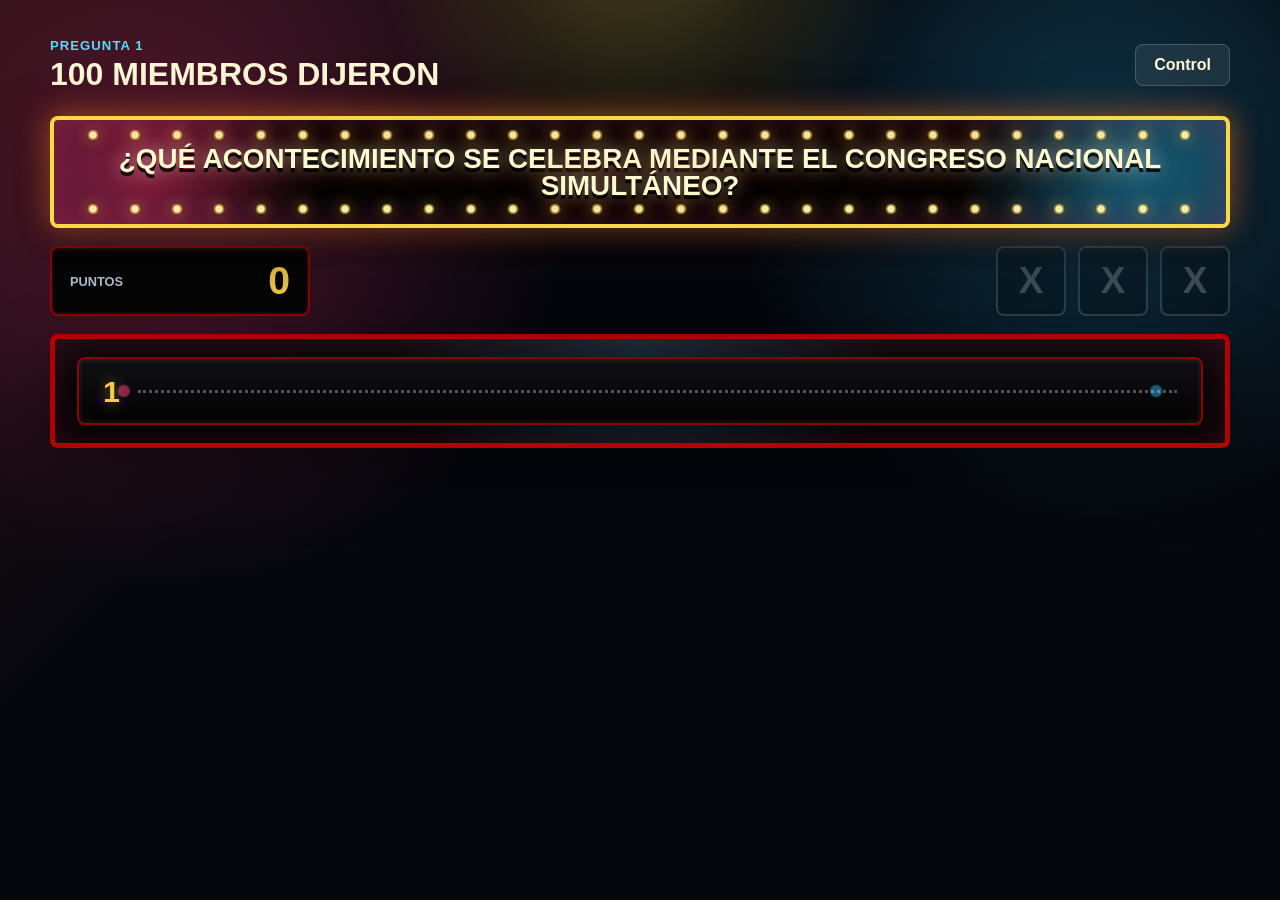
==== index.html @ 1ad108a3 "Initial 100 Miembros Dijeron app" ====
<!doctype html>
<html lang="es">
<head>
  <meta charset="utf-8">
  <meta name="viewport" content="width=device-width, initial-scale=1">
  <title>100 Miembros Dijeron | Tablero</title>
  <link rel="stylesheet" href="./styles.css">
</head>
<body data-page="board">
  <main class="stage-shell">
    <header class="topbar">
      <div>
        <p class="eyebrow" id="roundLabel">Ronda 1</p>
        <h1>100 Miembros Dijeron</h1>
      </div>
      <nav class="page-actions" aria-label="Paginas">
        <a class="ghost-button" href="./control.html">Control</a>
      </nav>
    </header>

    <section class="question-band" aria-live="polite">
      <span id="questionText"></span>
    </section>

    <section class="score-strip" aria-label="Marcador">
      <div class="score-meter">
        <span>Puntos</span>
        <strong id="scoreTotal">0</strong>
      </div>
      <div class="strike-row" id="strikeRow" aria-label="Fallas"></div>
    </section>

    <section class="answer-board" id="answerBoard" aria-label="Respuestas"></section>
  </main>

  <div class="strike-overlay" id="strikeOverlay" aria-hidden="true">
    <span>Mal compañera</span>
    <strong>X</strong>
  </div>

  <script src="./app.js"></script>
</body>
</html>
---- styles.css ----
:root {
  color-scheme: dark;
  --ink: #fff7d7;
  --muted: #b8c7d9;
  --panel: rgba(8, 18, 35, 0.82);
  --panel-strong: #081221;
  --line: rgba(255, 255, 255, 0.18);
  --gold: #f5c84b;
  --gold-dark: #9d6813;
  --red: #d83b36;
  --cyan: #5ed8ff;
  --green: #47d18c;
  --shadow: 0 22px 70px rgba(0, 0, 0, 0.42);
}

* {
  box-sizing: border-box;
}

body {
  min-height: 100vh;
  margin: 0;
  font-family: Arial, Helvetica, sans-serif;
  color: var(--ink);
  background:
    radial-gradient(circle at 50% -8%, rgba(255, 224, 70, 0.26), transparent 23%),
    radial-gradient(circle at 14% 22%, rgba(238, 55, 122, 0.28), transparent 30%),
    radial-gradient(circle at 86% 18%, rgba(39, 173, 226, 0.28), transparent 28%),
    linear-gradient(135deg, rgba(216, 59, 54, 0.16), transparent 34%),
    #05070d;
}

button,
input,
select {
  font: inherit;
}

button,
a {
  -webkit-tap-highlight-color: transparent;
}

.stage-shell,
.control-shell {
  width: min(1180px, calc(100% - 32px));
  min-height: 100vh;
  margin: 0 auto;
  padding: 24px 0 34px;
}

.topbar {
  display: flex;
  align-items: center;
  justify-content: space-between;
  gap: 20px;
  min-height: 82px;
}

.topbar h1 {
  margin: 0;
  font-size: 2rem;
  line-height: 1.05;
  letter-spacing: 0;
  text-transform: uppercase;
}

.eyebrow {
  margin: 0 0 5px;
  color: var(--cyan);
  font-size: 0.82rem;
  font-weight: 800;
  letter-spacing: 0.08em;
  text-transform: uppercase;
}

.page-actions {
  display: flex;
  gap: 10px;
}

.ghost-button,
.primary-button,
.plain-button,
.tile-button,
.stepper button,
.icon-button {
  min-height: 42px;
  border: 1px solid var(--line);
  border-radius: 8px;
  cursor: pointer;
  font-weight: 800;
}

.ghost-button {
  display: inline-flex;
  align-items: center;
  justify-content: center;
  padding: 0 18px;
  color: var(--ink);
  text-decoration: none;
  background: rgba(255, 255, 255, 0.08);
}

.question-band {
  position: relative;
  display: flex;
  align-items: center;
  justify-content: center;
  min-height: 112px;
  margin: 10px 0 18px;
  padding: 18px 34px;
  border: 4px solid rgba(255, 224, 70, 0.96);
  border-radius: 8px;
  overflow: hidden;
  text-align: center;
  color: #fffdf2;
  background:
    radial-gradient(circle at 8% 50%, rgba(238, 55, 122, 0.45), transparent 16%),
    radial-gradient(circle at 92% 50%, rgba(39, 173, 226, 0.45), transparent 16%),
    linear-gradient(90deg, rgba(238, 55, 122, 0.24), transparent 18%, transparent 82%, rgba(39, 173, 226, 0.24)),
    #050505;
  box-shadow:
    var(--shadow),
    0 0 30px rgba(245, 200, 75, 0.42),
    0 0 34px rgba(192, 0, 0, 0.42),
    inset 0 0 34px rgba(238, 55, 122, 0.24);
}

.question-band::before,
.question-band::after {
  content: "";
  position: absolute;
  left: 18px;
  right: 18px;
  height: 10px;
  pointer-events: none;
  background:
    radial-gradient(circle, #fff7b2 0 3px, rgba(245, 200, 75, 0.7) 4px, transparent 6px) 0 0 / 42px 10px repeat-x;
  filter: drop-shadow(0 0 8px rgba(245, 200, 75, 0.72));
  opacity: 0.95;
}

.question-band::before {
  top: 10px;
}

.question-band::after {
  bottom: 10px;
}

.question-band span {
  position: relative;
  z-index: 1;
  display: block;
  flex: 0 1 auto;
  max-width: 100%;
  font-size: 2.3rem;
  font-weight: 900;
  line-height: 0.98;
  text-transform: uppercase;
  white-space: normal;
  overflow-wrap: break-word;
  text-wrap: balance;
  color: #fff9cf;
  transform-origin: center;
  text-shadow:
    0 4px 0 rgba(0, 0, 0, 0.82),
    0 0 16px rgba(255, 255, 255, 0.45),
    0 0 30px rgba(245, 200, 75, 0.46),
    0 0 46px rgba(238, 55, 122, 0.32);
}

.score-strip {
  display: grid;
  grid-template-columns: minmax(180px, 260px) 1fr;
  align-items: center;
  gap: 16px;
  margin-bottom: 18px;
}

.score-meter {
  display: flex;
  align-items: center;
  justify-content: space-between;
  min-height: 70px;
  padding: 12px 18px;
  border: 2px solid rgba(192, 0, 0, 0.76);
  border-radius: 8px;
  background: #050505;
  box-shadow: inset 0 0 0 2px rgba(255, 255, 255, 0.04);
}

.score-meter span {
  color: var(--muted);
  font-size: 0.8rem;
  font-weight: 800;
  text-transform: uppercase;
}

.score-meter strong {
  color: var(--gold);
  font-size: 2.45rem;
  line-height: 1;
}

.score-meter strong.score-pop {
  animation: scorePop 760ms ease-out;
}

.strike-row {
  display: flex;
  justify-content: flex-end;
  gap: 12px;
  min-height: 70px;
}

.strike-mark {
  display: grid;
  place-items: center;
  width: 70px;
  border: 2px solid rgba(255, 255, 255, 0.16);
  border-radius: 8px;
  color: rgba(255, 255, 255, 0.23);
  background: rgba(0, 0, 0, 0.2);
  font-size: 2.3rem;
  font-weight: 900;
  line-height: 1;
}

.strike-mark.is-on {
  color: #fff;
  border-color: rgba(216, 59, 54, 0.85);
  background: linear-gradient(180deg, #ff5b52, #a7191d);
  text-shadow: 0 2px 0 rgba(0, 0, 0, 0.36);
}

.strike-mark.is-new {
  animation: strikeMarkHit 1120ms ease-out;
}

body[data-page="board"].is-striking .stage-shell {
  animation: boardStrikeShake 920ms steps(2, end);
}

.strike-overlay {
  position: fixed;
  inset: 0;
  z-index: 50;
  display: grid;
  place-items: center;
  pointer-events: none;
  opacity: 0;
  overflow: hidden;
  color: #fff;
  background:
    linear-gradient(90deg, transparent 0 8%, rgba(255, 255, 255, 0.14) 8% 9%, transparent 9% 18%),
    radial-gradient(circle, rgba(216, 59, 54, 0.55), rgba(120, 0, 0, 0.18) 42%, rgba(0, 0, 0, 0.82) 78%);
}

.strike-overlay::before,
.strike-overlay::after {
  content: "";
  position: absolute;
  left: -12vw;
  right: -12vw;
  height: 17vh;
  border-top: 3px solid rgba(255, 255, 255, 0.78);
  border-bottom: 3px solid rgba(255, 255, 255, 0.62);
  background: linear-gradient(180deg, rgba(255, 67, 61, 0.92), rgba(118, 0, 0, 0.92));
  box-shadow: 0 0 42px rgba(216, 59, 54, 0.68);
  opacity: 0;
}

.strike-overlay::before {
  top: 28%;
  transform: rotate(-13deg) translateX(-115%);
}

.strike-overlay::after {
  bottom: 28%;
  transform: rotate(13deg) translateX(115%);
}

.strike-overlay span,
.strike-overlay strong {
  position: absolute;
  line-height: 1;
  text-transform: uppercase;
}

.strike-overlay span {
  z-index: 3;
  margin-top: min(31vh, 250px);
  color: #fff5df;
  font-size: clamp(2.4rem, 8vw, 7.8rem);
  font-weight: 900;
  letter-spacing: 0;
  text-shadow:
    0 4px 0 rgba(80, 0, 0, 0.72),
    0 0 28px rgba(255, 255, 255, 0.42);
  opacity: 0;
  transform: translateY(22px) scale(0.9);
}

.strike-overlay strong {
  z-index: 2;
  color: #ff332f;
  width: min(96vw, 1180px);
  text-align: center;
  font-size: clamp(9rem, calc(54vw / var(--strike-count, 1)), 44rem);
  font-weight: 900;
  letter-spacing: 0.04em;
  white-space: nowrap;
  text-shadow:
    0 6px 0 #fff,
    0 -4px 0 #fff,
    6px 0 0 #fff,
    -6px 0 0 #fff,
    0 0 34px rgba(255, 255, 255, 0.9),
    0 0 78px rgba(216, 59, 54, 0.85);
  opacity: 0;
  transform: scale(0.45) rotate(-10deg);
}

.strike-overlay.is-active {
  animation: strikeOverlayFade 1900ms ease-out both;
}

.strike-overlay.is-active::before {
  animation: strikeSlashLeft 1900ms cubic-bezier(0.2, 0.86, 0.18, 1) both;
}

.strike-overlay.is-active::after {
  animation: strikeSlashRight 1900ms cubic-bezier(0.2, 0.86, 0.18, 1) both;
}

.strike-overlay.is-active strong {
  animation: strikeXBlast 1900ms cubic-bezier(0.18, 0.9, 0.2, 1.08) both;
}

.strike-overlay.is-active span {
  animation: strikeWordHit 1900ms ease-out both;
}

.answer-board {
  display: grid;
  grid-template-columns: minmax(0, 1fr);
  gap: 10px;
  padding: 18px 22px;
  border: 5px solid rgba(192, 0, 0, 0.92);
  border-radius: 8px;
  background:
    radial-gradient(circle at 50% 0, rgba(39, 173, 226, 0.18), transparent 42%),
    linear-gradient(180deg, rgba(8, 8, 9, 0.98), rgba(0, 0, 0, 0.99));
  box-shadow: var(--shadow), inset 0 0 42px rgba(238, 55, 122, 0.18);
}

.answer-tile {
  position: relative;
  min-height: 68px;
  border: 0;
  border-radius: 8px;
  padding: 0;
  color: inherit;
  background: transparent;
  cursor: pointer;
  perspective: 1100px;
}

.answer-tile::after {
  content: "";
  position: absolute;
  inset: -8px;
  z-index: 4;
  border-radius: 10px;
  pointer-events: none;
  opacity: 0;
  background:
    linear-gradient(105deg, transparent 8%, rgba(255, 255, 255, 0.14) 34%, rgba(255, 244, 171, 0.95) 48%, rgba(94, 216, 255, 0.28) 58%, transparent 76%);
  filter: blur(0.2px);
  transform: translateX(-120%) skewX(-18deg);
}

.answer-tile.is-opening {
  z-index: 2;
  animation: tileBump 1080ms ease-out;
}

.answer-tile.is-opening::after {
  animation: revealSweep 1080ms ease-out;
}

.answer-tile:focus-visible {
  outline: 3px solid var(--cyan);
  outline-offset: 4px;
}

.tile-inner {
  position: relative;
  display: block;
  width: 100%;
  min-height: inherit;
  transform-style: preserve-3d;
  transition: transform 360ms cubic-bezier(0.2, 0.85, 0.25, 1);
}

.answer-tile.is-revealed .tile-inner {
  transform: rotateX(180deg);
}

.answer-tile.is-opening .tile-inner {
  animation: revealFlip 1080ms cubic-bezier(0.17, 0.88, 0.22, 1.08) both;
}

.tile-face {
  position: absolute;
  inset: 0;
  display: flex;
  align-items: center;
  border-radius: 8px;
  overflow: hidden;
  backface-visibility: hidden;
}

.tile-front {
  justify-content: flex-start;
  gap: 18px;
  padding: 0 24px;
  border: 2px solid rgba(192, 0, 0, 0.72);
  color: var(--gold);
  background:
    radial-gradient(circle at 4% 50%, rgba(238, 55, 122, 0.55) 0 5px, transparent 7px),
    radial-gradient(circle at 96% 50%, rgba(39, 173, 226, 0.5) 0 5px, transparent 7px),
    linear-gradient(180deg, #101014, #020203);
  box-shadow: inset 0 0 0 3px rgba(255, 255, 255, 0.04);
  font-size: 1.9rem;
  font-weight: 900;
  text-shadow: 0 0 14px rgba(245, 200, 75, 0.5);
}

.tile-front::after {
  content: "";
  flex: 1;
  min-width: 40px;
  border-bottom: 3px dotted rgba(255, 255, 255, 0.3);
}

.answer-tile.is-opening .tile-front {
  animation: frontCharge 520ms steps(2, end);
}

.tile-back {
  justify-content: space-between;
  gap: 14px;
  transform: rotateX(180deg);
  border: 2px solid rgba(192, 0, 0, 0.82);
  color: #fff;
  background:
    linear-gradient(90deg, rgba(238, 55, 122, 0.18), transparent 16%, transparent 84%, rgba(39, 173, 226, 0.18)),
    linear-gradient(180deg, #141419, #030303);
  box-shadow: inset 0 -10px 20px rgba(0, 0, 0, 0.22), 0 0 0 rgba(94, 216, 255, 0);
}

.answer-tile.is-opening .tile-back {
  animation: answerGlow 1080ms ease-out both;
}

.answer-text {
  flex: 1;
  min-width: 0;
  padding: 0 18px;
  font-size: 1.26rem;
  font-weight: 900;
  line-height: 1;
  text-transform: uppercase;
  white-space: nowrap;
  overflow: hidden;
  text-overflow: ellipsis;
}

.answer-tile.is-opening .answer-text {
  animation: textPunch 1080ms ease-out both;
}

.answer-points {
  display: grid;
  place-items: center;
  align-self: stretch;
  width: 88px;
  color: #1c1300;
  background: linear-gradient(180deg, #ffe890, var(--gold));
  font-size: 1.85rem;
  font-weight: 900;
}

.answer-tile.is-opening .answer-points {
  animation: pointsPunch 1080ms ease-out both;
}

.answer-empty {
  opacity: 0.5;
  cursor: default;
}

.answer-board.is-choice-board {
  grid-template-columns: repeat(3, minmax(0, 1fr));
  gap: 18px;
  min-height: 330px;
  padding: 24px;
}

.choice-option {
  position: relative;
  display: grid;
  grid-template-rows: auto 1fr auto;
  place-items: center;
  min-height: 280px;
  border: 4px solid rgba(245, 200, 75, 0.92);
  border-radius: 8px;
  padding: 20px 16px 22px;
  overflow: hidden;
  color: #fff7d7;
  background:
    radial-gradient(circle at 50% 18%, rgba(39, 173, 226, 0.28), transparent 42%),
    linear-gradient(180deg, #15151b, #030303);
  box-shadow:
    inset 0 0 0 2px rgba(255, 255, 255, 0.07),
    inset 0 0 36px rgba(238, 55, 122, 0.16),
    0 0 28px rgba(245, 200, 75, 0.2);
  cursor: pointer;
}

.choice-option::before {
  content: "";
  position: absolute;
  inset: -30%;
  opacity: 0;
  background: linear-gradient(110deg, transparent 24%, rgba(255, 255, 255, 0.86) 48%, transparent 66%);
  transform: translateX(-120%) rotate(12deg);
  pointer-events: none;
}

.choice-option:focus-visible {
  outline: 3px solid var(--cyan);
  outline-offset: 4px;
}

.choice-option:disabled {
  cursor: default;
}

.choice-option.is-opening {
  animation: choiceCardHit 980ms ease-out both;
}

.choice-option.is-opening::before {
  animation: choiceLightSweep 980ms ease-out both;
}

.choice-letter {
  display: grid;
  place-items: center;
  width: 64px;
  height: 64px;
  border: 3px solid rgba(255, 255, 255, 0.78);
  border-radius: 50%;
  color: #130d02;
  background: linear-gradient(180deg, #ffe890, var(--gold));
  box-shadow: 0 0 22px rgba(245, 200, 75, 0.46);
  font-size: 2rem;
  font-weight: 900;
  line-height: 1;
}

.choice-text {
  position: relative;
  z-index: 1;
  color: #fff;
  font-size: 5rem;
  font-weight: 900;
  line-height: 1;
  text-transform: uppercase;
  text-shadow:
    0 4px 0 rgba(0, 0, 0, 0.55),
    0 0 30px rgba(255, 255, 255, 0.22);
}

.choice-badge {
  position: relative;
  z-index: 1;
  min-height: 36px;
  color: var(--gold);
  font-size: 2rem;
  font-weight: 900;
  line-height: 1;
  text-shadow: 0 0 18px rgba(245, 200, 75, 0.42);
}

.choice-option.is-correct {
  border-color: rgba(110, 231, 183, 0.96);
  background:
    radial-gradient(circle at 50% 28%, rgba(110, 231, 183, 0.34), transparent 44%),
    linear-gradient(180deg, #123026, #03120f);
  box-shadow:
    inset 0 0 0 2px rgba(255, 255, 255, 0.1),
    inset 0 0 38px rgba(110, 231, 183, 0.22),
    0 0 32px rgba(110, 231, 183, 0.34);
}

.choice-option.is-correct .choice-badge {
  color: #caffea;
}

.choice-option.is-wrong {
  border-color: rgba(255, 83, 74, 0.98);
  background:
    radial-gradient(circle at 50% 30%, rgba(216, 59, 54, 0.52), transparent 46%),
    linear-gradient(180deg, #2f0708, #060000);
  box-shadow:
    inset 0 0 0 2px rgba(255, 255, 255, 0.08),
    inset 0 0 38px rgba(216, 59, 54, 0.3),
    0 0 34px rgba(216, 59, 54, 0.38);
}

.choice-option.is-wrong::after {
  content: "X";
  position: absolute;
  inset: 0;
  z-index: 0;
  display: grid;
  place-items: center;
  color: rgba(255, 255, 255, 0.16);
  font-size: 14rem;
  font-weight: 900;
  line-height: 1;
  transform: rotate(-8deg);
  pointer-events: none;
}

.choice-option.is-wrong .choice-badge {
  color: #fff;
  font-size: 2.7rem;
  text-shadow:
    0 3px 0 rgba(80, 0, 0, 0.7),
    0 0 18px rgba(255, 255, 255, 0.54);
}

.control-shell {
  max-width: 1120px;
}

.editor-band {
  display: grid;
  grid-template-columns: minmax(130px, 180px) minmax(280px, 1fr) minmax(150px, 180px);
  gap: 14px;
  align-items: end;
  margin: 12px 0 18px;
}

.field {
  display: grid;
  gap: 8px;
}

.field span,
.strike-control > span {
  color: var(--muted);
  font-size: 0.78rem;
  font-weight: 800;
  text-transform: uppercase;
}

input,
select {
  width: 100%;
  min-height: 46px;
  border: 1px solid var(--line);
  border-radius: 8px;
  padding: 0 12px;
  color: var(--ink);
  background: rgba(255, 255, 255, 0.08);
  outline: none;
}

select {
  appearance: none;
  background:
    linear-gradient(45deg, transparent 50%, var(--gold) 50%) calc(100% - 18px) 20px / 7px 7px no-repeat,
    linear-gradient(135deg, var(--gold) 50%, transparent 50%) calc(100% - 12px) 20px / 7px 7px no-repeat,
    rgba(255, 255, 255, 0.08);
}

select option {
  color: #061221;
  background: #fff;
}

input:focus,
select:focus {
  border-color: var(--cyan);
  box-shadow: 0 0 0 3px rgba(94, 216, 255, 0.16);
}

.preset-band {
  display: grid;
  grid-template-columns: minmax(280px, 1fr) 150px;
  gap: 14px;
  align-items: end;
  margin: 0 0 18px;
}

.strike-control {
  display: grid;
  gap: 8px;
}

.stepper {
  display: grid;
  grid-template-columns: 42px 1fr 42px;
  align-items: center;
  min-height: 46px;
  border: 1px solid var(--line);
  border-radius: 8px;
  overflow: hidden;
  background: rgba(255, 255, 255, 0.08);
}

.stepper button {
  min-height: 46px;
  border: 0;
  border-radius: 0;
  color: var(--ink);
  background: rgba(255, 255, 255, 0.08);
  font-size: 1.25rem;
}

.stepper strong {
  text-align: center;
  color: var(--gold);
  font-size: 1.25rem;
}

.answer-editor {
  padding: 16px;
  border: 1px solid rgba(255, 255, 255, 0.16);
  border-radius: 8px;
  background: var(--panel);
  box-shadow: var(--shadow);
}

.editor-head,
.answer-row {
  display: grid;
  grid-template-columns: 118px minmax(220px, 1fr) 96px minmax(230px, 260px);
  gap: 10px;
  align-items: center;
}

.editor-head {
  margin-bottom: 10px;
  padding: 0 6px;
  color: var(--muted);
  font-size: 0.74rem;
  font-weight: 800;
  text-transform: uppercase;
}

.answer-row {
  min-height: 62px;
  padding: 8px 6px;
  border-top: 1px solid rgba(255, 255, 255, 0.1);
}

.order-tools {
  display: grid;
  grid-template-columns: 34px 34px 34px;
  gap: 6px;
}

.icon-button {
  display: grid;
  place-items: center;
  min-width: 34px;
  min-height: 34px;
  padding: 0;
  color: var(--ink);
  background: rgba(255, 255, 255, 0.08);
}

.icon-button:disabled {
  cursor: not-allowed;
  opacity: 0.36;
}

.tile-button {
  width: 100%;
  padding: 0 12px;
  color: #061221;
  background: var(--gold);
}

.tile-button.is-open {
  color: #04140d;
  background: var(--green);
}

.row-actions {
  display: grid;
  grid-template-columns: 1fr 40px;
  gap: 8px;
}

.remove-button {
  color: #fff;
  background: rgba(216, 59, 54, 0.72);
}

.editor-actions {
  display: flex;
  flex-wrap: wrap;
  justify-content: flex-end;
  gap: 10px;
  padding-top: 16px;
  border-top: 1px solid rgba(255, 255, 255, 0.1);
}

.primary-button,
.plain-button {
  padding: 0 16px;
}

.primary-button {
  color: #1c1300;
  background: var(--gold);
}

.plain-button {
  color: var(--ink);
  background: rgba(255, 255, 255, 0.08);
}

.danger {
  border-color: rgba(216, 59, 54, 0.62);
  color: #fff;
}

@keyframes revealFlip {
  0% {
    transform: rotateX(0deg) scale(1);
  }

  16% {
    transform: rotateX(0deg) translateZ(18px) scale(1.025);
  }

  30% {
    transform: rotateX(0deg) translateZ(28px) scale(1.055);
  }

  48% {
    transform: rotateX(112deg) translateZ(30px) scale(1.08);
  }

  66% {
    transform: rotateX(190deg) translateZ(16px) scale(1.035);
  }

  82% {
    transform: rotateX(174deg) translateZ(4px) scale(1.012);
  }

  100% {
    transform: rotateX(180deg) translateZ(0) scale(1);
  }
}

@keyframes revealSweep {
  0%,
  24% {
    opacity: 0;
    transform: translateX(-120%) skewX(-18deg);
  }

  38% {
    opacity: 0.9;
  }

  68% {
    opacity: 0.85;
    transform: translateX(116%) skewX(-18deg);
  }

  100% {
    opacity: 0;
    transform: translateX(135%) skewX(-18deg);
  }
}

@keyframes tileBump {
  0%,
  100% {
    filter: brightness(1);
  }

  14%,
  28% {
    filter: brightness(1.45);
  }

  21% {
    filter: brightness(0.92);
  }

  58% {
    filter: brightness(1.28);
  }
}

@keyframes frontCharge {
  0%,
  100% {
    box-shadow: inset 0 0 0 3px rgba(255, 255, 255, 0.04);
  }

  25%,
  75% {
    color: #fff7c2;
    box-shadow:
      inset 0 0 0 3px rgba(255, 255, 255, 0.1),
      inset 0 0 26px rgba(245, 200, 75, 0.45),
      0 0 24px rgba(245, 200, 75, 0.32);
  }
}

@keyframes answerGlow {
  0%,
  45% {
    box-shadow: inset 0 -10px 20px rgba(0, 0, 0, 0.22), 0 0 0 rgba(94, 216, 255, 0);
  }

  68% {
    box-shadow:
      inset 0 -10px 20px rgba(0, 0, 0, 0.22),
      inset 0 0 28px rgba(255, 255, 255, 0.2),
      0 0 34px rgba(94, 216, 255, 0.44);
  }

  100% {
    box-shadow: inset 0 -10px 20px rgba(0, 0, 0, 0.22), 0 0 0 rgba(94, 216, 255, 0);
  }
}

@keyframes textPunch {
  0%,
  53% {
    opacity: 0;
    transform: translateY(10px) scale(0.94);
  }

  66% {
    opacity: 1;
    transform: translateY(0) scale(1.08);
  }

  100% {
    opacity: 1;
    transform: translateY(0) scale(1);
  }
}

@keyframes pointsPunch {
  0%,
  58% {
    filter: brightness(1);
    transform: scaleX(0.72);
  }

  70% {
    filter: brightness(1.25);
    transform: scaleX(1.08);
  }

  100% {
    filter: brightness(1);
    transform: scaleX(1);
  }
}

@keyframes choiceCardHit {
  0% {
    filter: brightness(1);
    transform: scale(1);
  }

  28% {
    filter: brightness(1.5);
    transform: scale(1.045);
  }

  54% {
    filter: brightness(1.12);
    transform: scale(0.985);
  }

  100% {
    filter: brightness(1);
    transform: scale(1);
  }
}

@keyframes choiceLightSweep {
  0%,
  18% {
    opacity: 0;
    transform: translateX(-120%) rotate(12deg);
  }

  36% {
    opacity: 0.82;
  }

  76% {
    opacity: 0.55;
    transform: translateX(118%) rotate(12deg);
  }

  100% {
    opacity: 0;
    transform: translateX(136%) rotate(12deg);
  }
}

@keyframes scorePop {
  0% {
    transform: scale(1);
    text-shadow: none;
  }

  34% {
    transform: scale(1.24);
    text-shadow: 0 0 22px rgba(245, 200, 75, 0.72);
  }

  100% {
    transform: scale(1);
    text-shadow: none;
  }
}

@keyframes strikeOverlayFade {
  0% {
    opacity: 0;
  }

  9%,
  68% {
    opacity: 1;
  }

  100% {
    opacity: 0;
  }
}

@keyframes strikeXBlast {
  0% {
    opacity: 0;
    transform: scale(0.32) rotate(-16deg);
  }

  14% {
    opacity: 1;
    transform: scale(1.16) rotate(4deg);
  }

  28% {
    transform: scale(0.96) rotate(-2deg);
  }

  58% {
    opacity: 1;
    transform: scale(1) rotate(0deg);
  }

  100% {
    opacity: 0;
    transform: scale(1.18) rotate(0deg);
  }
}

@keyframes strikeWordHit {
  0%,
  16% {
    opacity: 0;
    transform: translateY(22px) scale(0.86);
  }

  28%,
  64% {
    opacity: 1;
    transform: translateY(0) scale(1);
  }

  100% {
    opacity: 0;
    transform: translateY(-8px) scale(1.04);
  }
}

@keyframes strikeSlashLeft {
  0% {
    opacity: 0;
    transform: rotate(-13deg) translateX(-115%);
  }

  18%,
  68% {
    opacity: 1;
    transform: rotate(-13deg) translateX(0);
  }

  100% {
    opacity: 0;
    transform: rotate(-13deg) translateX(115%);
  }
}

@keyframes strikeSlashRight {
  0% {
    opacity: 0;
    transform: rotate(13deg) translateX(115%);
  }

  18%,
  68% {
    opacity: 1;
    transform: rotate(13deg) translateX(0);
  }

  100% {
    opacity: 0;
    transform: rotate(13deg) translateX(-115%);
  }
}

@keyframes strikeMarkHit {
  0% {
    transform: scale(1);
  }

  20% {
    transform: scale(1.18);
    box-shadow: 0 0 28px rgba(216, 59, 54, 0.78);
  }

  100% {
    transform: scale(1);
  }
}

@keyframes boardStrikeShake {
  0%,
  100% {
    transform: translate(0, 0);
  }

  12% {
    transform: translate(-10px, 4px);
  }

  24% {
    transform: translate(9px, -5px);
  }

  36% {
    transform: translate(-7px, -3px);
  }

  48% {
    transform: translate(7px, 4px);
  }

  60% {
    transform: translate(-4px, 2px);
  }

  72% {
    transform: translate(3px, -2px);
  }
}

@media (max-width: 860px) {
  .stage-shell,
  .control-shell {
    width: min(100% - 20px, 680px);
    padding-top: 14px;
  }

  .topbar,
  .editor-band,
  .preset-band,
  .score-strip,
  .answer-board,
  .editor-head,
  .answer-row {
    grid-template-columns: 1fr;
  }

  .topbar {
    display: grid;
  }

  .page-actions {
    justify-content: flex-start;
  }

  .question-band span {
    font-size: 1.05rem;
  }

  .strike-row {
    justify-content: flex-start;
  }

  .strike-mark {
    width: 58px;
    min-height: 58px;
  }

  .answer-text {
    font-size: 1rem;
  }

  .answer-points {
    width: 68px;
    font-size: 1.35rem;
  }

  .answer-board.is-choice-board {
    grid-template-columns: 1fr;
    min-height: auto;
    padding: 18px;
  }

  .choice-option {
    min-height: 150px;
    grid-template-columns: 58px 1fr 58px;
    grid-template-rows: 1fr;
    gap: 12px;
    padding: 16px;
  }

  .choice-letter {
    width: 54px;
    height: 54px;
    font-size: 1.6rem;
  }

  .choice-text {
    font-size: 3.4rem;
  }

  .choice-badge {
    min-height: 0;
    font-size: 1.5rem;
  }

  .choice-option.is-wrong::after {
    font-size: 8rem;
  }

  .editor-head {
    display: none;
  }

  .answer-row {
    gap: 8px;
    padding: 12px 0;
  }

  .row-actions {
    grid-template-columns: 1fr 44px;
  }
}
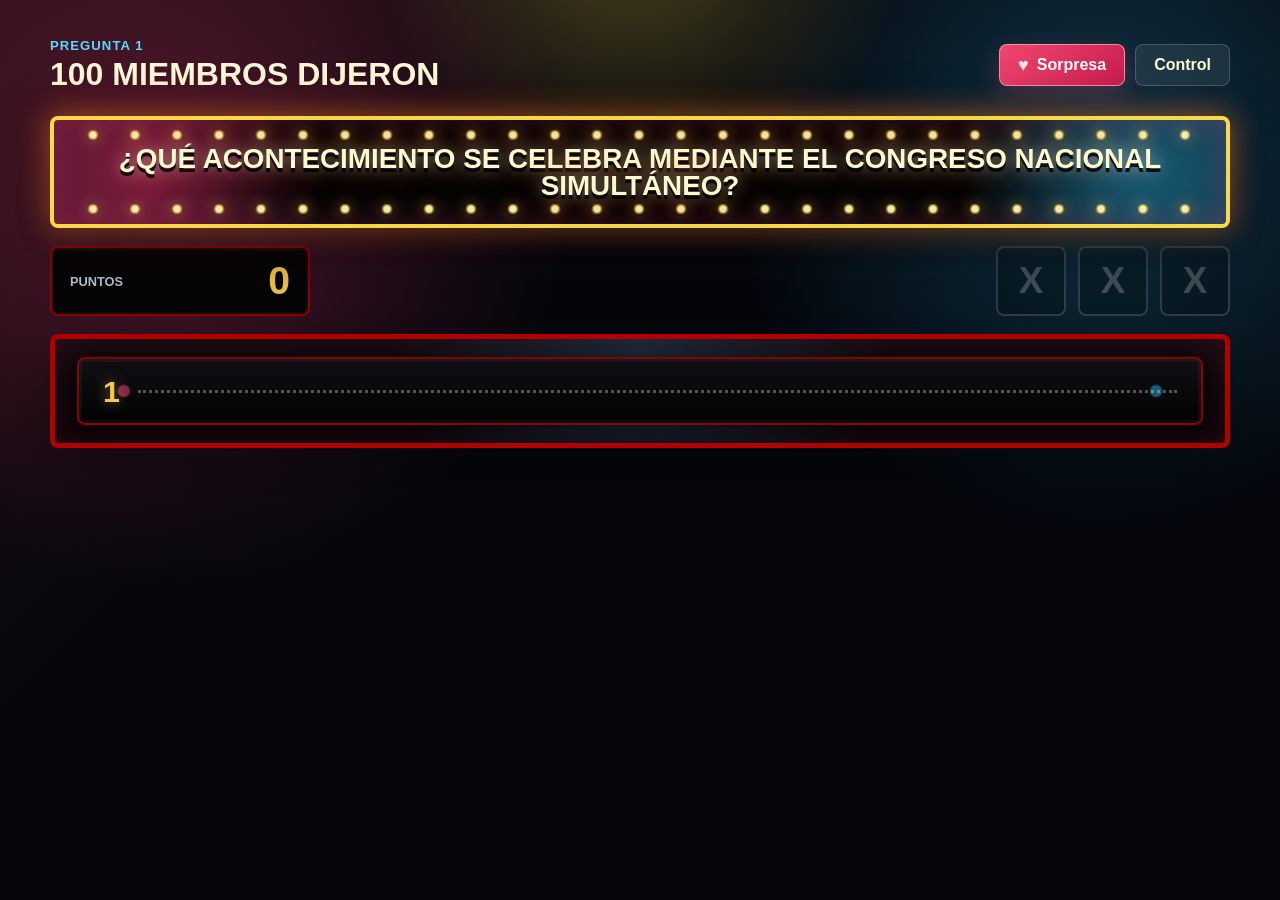
==== commit c4c6806c: "Add romantic pug surprise" ====
--- a/index.html
+++ b/index.html
@@ -14,6 +14,10 @@
         <h1>100 Miembros Dijeron</h1>
       </div>
       <nav class="page-actions" aria-label="Paginas">
+        <button class="surprise-button" type="button" id="surpriseButton">
+          <span aria-hidden="true">♥</span>
+          Sorpresa
+        </button>
         <a class="ghost-button" href="./control.html">Control</a>
       </nav>
     </header>
@@ -34,8 +38,22 @@
   </main>
 
   <div class="strike-overlay" id="strikeOverlay" aria-hidden="true">
-    <span>Mal compañera</span>
     <strong>X</strong>
+  </div>
+
+  <div class="surprise-overlay" id="surpriseOverlay" aria-hidden="true" hidden>
+    <section class="surprise-card" role="dialog" aria-modal="true" aria-labelledby="surpriseTitle">
+      <button class="surprise-close" type="button" id="surpriseClose" aria-label="Cerrar sorpresa">&times;</button>
+      <div class="surprise-art">
+        <img src="./assets/pug-enamorado.png" alt="Pug enamorado sosteniendo un corazón" width="1024" height="1024">
+      </div>
+      <div class="surprise-message">
+        <p>Una sorpresa para ustedes</p>
+        <h2 id="surpriseTitle">Te amo mucho <span>mi vidas hermosas</span></h2>
+        <div class="surprise-hearts" aria-hidden="true">♥ ♥ ♥</div>
+        <button class="surprise-dismiss" type="button" id="surpriseDismiss">Cerrar con amor</button>
+      </div>
+    </section>
   </div>
 
   <script src="./app.js"></script>
--- a/styles.css
+++ b/styles.css
@@ -80,6 +80,9 @@
 }
 
 .ghost-button,
+.surprise-button,
+.surprise-close,
+.surprise-dismiss,
 .primary-button,
 .plain-button,
 .tile-button,
@@ -100,6 +103,189 @@
   color: var(--ink);
   text-decoration: none;
   background: rgba(255, 255, 255, 0.08);
+}
+
+.surprise-button {
+  display: inline-flex;
+  align-items: center;
+  justify-content: center;
+  gap: 8px;
+  min-height: 42px;
+  border: 1px solid rgba(255, 171, 190, 0.76);
+  border-radius: 8px;
+  padding: 0 18px;
+  color: #fff;
+  background: linear-gradient(135deg, #ef476f, #c81d4f);
+  box-shadow: 0 8px 24px rgba(239, 71, 111, 0.28);
+  cursor: pointer;
+  font-weight: 800;
+}
+
+.surprise-button span {
+  color: #ffe1e8;
+  font-size: 1.15rem;
+  line-height: 1;
+  animation: surpriseHeartBeat 1500ms ease-in-out infinite;
+}
+
+.surprise-button:hover {
+  filter: brightness(1.08);
+  transform: translateY(-1px);
+}
+
+.surprise-button:focus-visible,
+.surprise-close:focus-visible,
+.surprise-dismiss:focus-visible {
+  outline: 3px solid #fff;
+  outline-offset: 3px;
+}
+
+.is-surprise-open {
+  overflow: hidden;
+}
+
+.surprise-overlay {
+  position: fixed;
+  inset: 0;
+  z-index: 100;
+  display: grid;
+  place-items: center;
+  padding: 24px;
+  overflow-y: auto;
+  opacity: 0;
+  background:
+    radial-gradient(circle at 50% 25%, rgba(255, 120, 150, 0.3), transparent 45%),
+    rgba(25, 1, 10, 0.9);
+  backdrop-filter: blur(10px);
+  transition: opacity 240ms ease;
+}
+
+.surprise-overlay[hidden] {
+  display: none;
+}
+
+.surprise-overlay.is-open {
+  opacity: 1;
+}
+
+.surprise-card {
+  position: relative;
+  display: grid;
+  grid-template-columns: minmax(0, 1.05fr) minmax(280px, 0.95fr);
+  width: min(900px, 100%);
+  max-height: calc(100vh - 48px);
+  border: 4px solid rgba(255, 210, 220, 0.96);
+  border-radius: 26px;
+  overflow: hidden;
+  color: #4b0c22;
+  background:
+    radial-gradient(circle at 90% 8%, rgba(255, 255, 255, 0.92), transparent 24%),
+    linear-gradient(145deg, #fff8f3, #ffdce6);
+  box-shadow:
+    0 28px 100px rgba(0, 0, 0, 0.62),
+    0 0 54px rgba(239, 71, 111, 0.42);
+  opacity: 0;
+  transform: translateY(28px) scale(0.9) rotate(-1.5deg);
+  transition:
+    opacity 260ms ease,
+    transform 420ms cubic-bezier(0.2, 0.9, 0.25, 1.15);
+}
+
+.surprise-overlay.is-open .surprise-card {
+  opacity: 1;
+  transform: translateY(0) scale(1) rotate(0);
+}
+
+.surprise-art {
+  min-height: 0;
+  overflow: hidden;
+  background: #f2556d;
+}
+
+.surprise-art img {
+  display: block;
+  width: 100%;
+  height: 100%;
+  min-height: 360px;
+  object-fit: cover;
+}
+
+.surprise-message {
+  display: flex;
+  flex-direction: column;
+  align-items: center;
+  justify-content: center;
+  min-width: 0;
+  padding: 54px 38px 42px;
+  text-align: center;
+}
+
+.surprise-message p {
+  margin: 0 0 14px;
+  color: #b62655;
+  font-size: 0.82rem;
+  font-weight: 900;
+  letter-spacing: 0.11em;
+  text-transform: uppercase;
+}
+
+.surprise-message h2 {
+  margin: 0;
+  color: #4b0c22;
+  font-size: clamp(2.35rem, 5vw, 4.2rem);
+  line-height: 0.92;
+  text-wrap: balance;
+}
+
+.surprise-message h2 span {
+  display: block;
+  margin-top: 12px;
+  color: #d9275f;
+}
+
+.surprise-hearts {
+  margin: 24px 0;
+  color: #ed416f;
+  font-size: 1.7rem;
+  letter-spacing: 0.34em;
+  text-indent: 0.34em;
+  animation: surpriseHeartBeat 1500ms ease-in-out infinite;
+}
+
+.surprise-close {
+  position: absolute;
+  top: 14px;
+  right: 14px;
+  z-index: 2;
+  display: grid;
+  place-items: center;
+  width: 44px;
+  height: 44px;
+  border: 1px solid rgba(75, 12, 34, 0.16);
+  border-radius: 50%;
+  padding: 0;
+  color: #4b0c22;
+  background: rgba(255, 255, 255, 0.84);
+  box-shadow: 0 6px 20px rgba(75, 12, 34, 0.18);
+  cursor: pointer;
+  font-size: 1.8rem;
+  line-height: 1;
+}
+
+.surprise-dismiss {
+  min-height: 46px;
+  border: 0;
+  border-radius: 999px;
+  padding: 0 24px;
+  color: #fff;
+  background: linear-gradient(135deg, #ef476f, #bd1749);
+  box-shadow: 0 10px 28px rgba(200, 29, 79, 0.3);
+  cursor: pointer;
+  font-weight: 900;
+}
+
+.surprise-dismiss:hover {
+  filter: brightness(1.08);
 }
 
 .question-band {
@@ -282,25 +468,10 @@
   transform: rotate(13deg) translateX(115%);
 }
 
-.strike-overlay span,
 .strike-overlay strong {
   position: absolute;
   line-height: 1;
   text-transform: uppercase;
-}
-
-.strike-overlay span {
-  z-index: 3;
-  margin-top: min(31vh, 250px);
-  color: #fff5df;
-  font-size: clamp(2.4rem, 8vw, 7.8rem);
-  font-weight: 900;
-  letter-spacing: 0;
-  text-shadow:
-    0 4px 0 rgba(80, 0, 0, 0.72),
-    0 0 28px rgba(255, 255, 255, 0.42);
-  opacity: 0;
-  transform: translateY(22px) scale(0.9);
 }
 
 .strike-overlay strong {
@@ -339,10 +510,6 @@
   animation: strikeXBlast 1900ms cubic-bezier(0.18, 0.9, 0.2, 1.08) both;
 }
 
-.strike-overlay.is-active span {
-  animation: strikeWordHit 1900ms ease-out both;
-}
-
 .answer-board {
   display: grid;
   grid-template-columns: minmax(0, 1fr);
@@ -1089,25 +1256,6 @@
   }
 }
 
-@keyframes strikeWordHit {
-  0%,
-  16% {
-    opacity: 0;
-    transform: translateY(22px) scale(0.86);
-  }
-
-  28%,
-  64% {
-    opacity: 1;
-    transform: translateY(0) scale(1);
-  }
-
-  100% {
-    opacity: 0;
-    transform: translateY(-8px) scale(1.04);
-  }
-}
-
 @keyframes strikeSlashLeft {
   0% {
     opacity: 0;
@@ -1187,6 +1335,25 @@
 
   72% {
     transform: translate(3px, -2px);
+  }
+}
+
+@keyframes surpriseHeartBeat {
+  0%,
+  100% {
+    transform: scale(1);
+  }
+
+  14% {
+    transform: scale(1.2);
+  }
+
+  28% {
+    transform: scale(1);
+  }
+
+  42% {
+    transform: scale(1.12);
   }
 }
 
@@ -1213,6 +1380,32 @@
 
   .page-actions {
     justify-content: flex-start;
+    flex-wrap: wrap;
+  }
+
+  .surprise-overlay {
+    align-items: start;
+    padding: 14px;
+  }
+
+  .surprise-card {
+    grid-template-columns: 1fr;
+    width: min(520px, 100%);
+    max-height: none;
+  }
+
+  .surprise-art img {
+    min-height: 0;
+    aspect-ratio: 4 / 3;
+    object-position: 50% 39%;
+  }
+
+  .surprise-message {
+    padding: 34px 24px 30px;
+  }
+
+  .surprise-message h2 {
+    font-size: clamp(2.2rem, 12vw, 3.5rem);
   }
 
   .question-band span {
@@ -1283,3 +1476,15 @@
     grid-template-columns: 1fr 44px;
   }
 }
+
+@media (prefers-reduced-motion: reduce) {
+  .surprise-button span,
+  .surprise-hearts {
+    animation: none;
+  }
+
+  .surprise-overlay,
+  .surprise-card {
+    transition-duration: 1ms;
+  }
+}
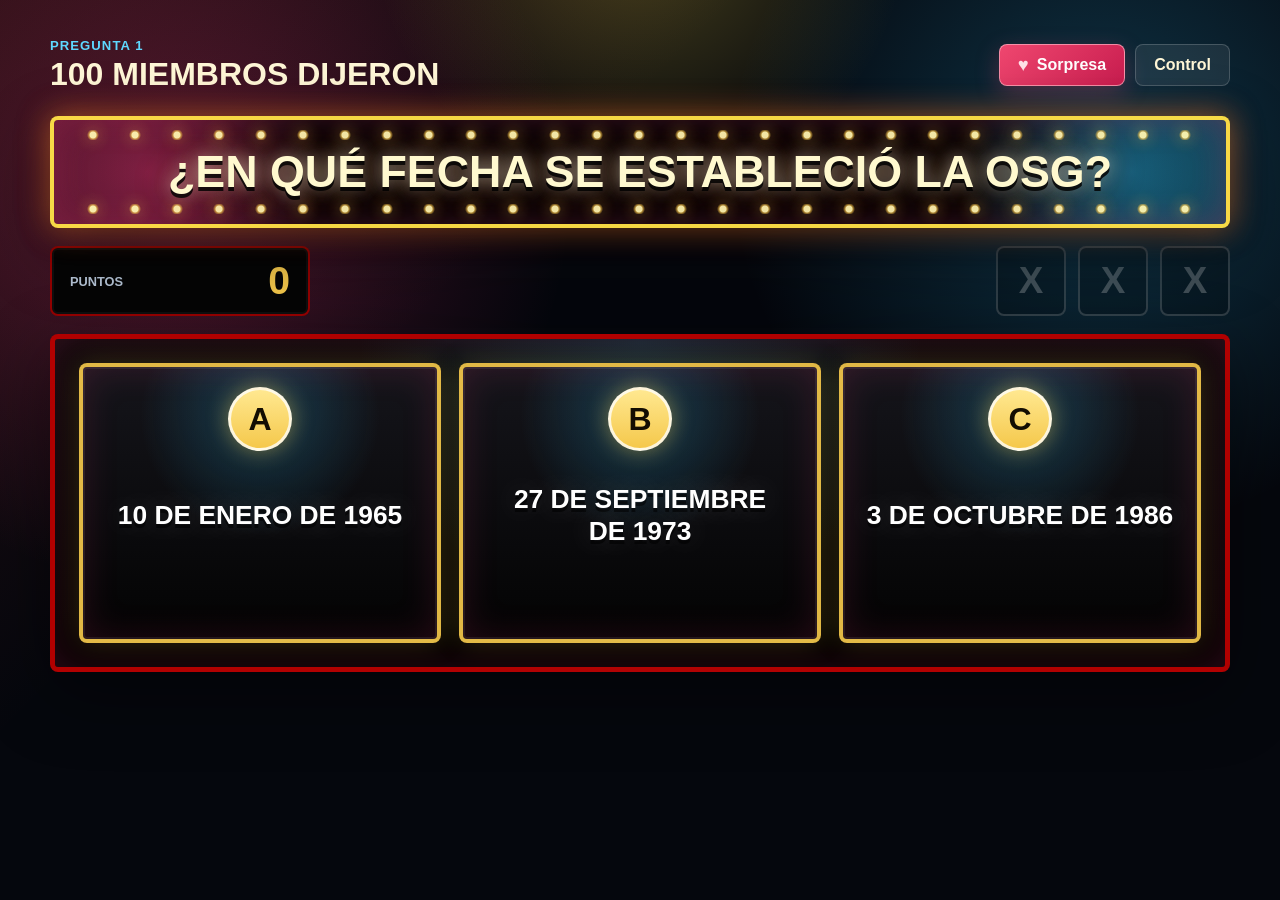
==== commit 88cb4255: "Refresh cached scripts and styles for the question fixes" ====
--- a/index.html
+++ b/index.html
@@ -4,7 +4,7 @@
   <meta charset="utf-8">
   <meta name="viewport" content="width=device-width, initial-scale=1">
   <title>100 Miembros Dijeron | Tablero</title>
-  <link rel="stylesheet" href="./styles.css">
+  <link rel="stylesheet" href="./styles.css?v=20261001-2">
 </head>
 <body data-page="board">
   <main class="stage-shell">
@@ -56,6 +56,6 @@
     </section>
   </div>
 
-  <script src="./app.js"></script>
+  <script src="./app.js?v=20261001-2"></script>
 </body>
 </html>
--- a/styles.css
+++ b/styles.css
@@ -32,7 +32,8 @@
 
 button,
 input,
-select {
+select,
+textarea {
   font: inherit;
 }
 
@@ -341,7 +342,7 @@
   display: block;
   flex: 0 1 auto;
   max-width: 100%;
-  font-size: 2.3rem;
+  font-size: 2.8rem;
   font-weight: 900;
   line-height: 0.98;
   text-transform: uppercase;
@@ -618,6 +619,8 @@
 }
 
 .tile-back {
+  position: relative;
+  min-height: inherit;
   justify-content: space-between;
   gap: 14px;
   transform: rotateX(180deg);
@@ -636,14 +639,13 @@
 .answer-text {
   flex: 1;
   min-width: 0;
-  padding: 0 18px;
+  padding: 12px 18px;
   font-size: 1.26rem;
   font-weight: 900;
-  line-height: 1;
+  line-height: 1.2;
   text-transform: uppercase;
-  white-space: nowrap;
-  overflow: hidden;
-  text-overflow: ellipsis;
+  white-space: normal;
+  overflow-wrap: anywhere;
 }
 
 .answer-tile.is-opening .answer-text {
@@ -655,6 +657,7 @@
   place-items: center;
   align-self: stretch;
   width: 88px;
+  flex: 0 0 88px;
   color: #1c1300;
   background: linear-gradient(180deg, #ffe890, var(--gold));
   font-size: 1.85rem;
@@ -680,7 +683,9 @@
 .choice-option {
   position: relative;
   display: grid;
-  grid-template-rows: auto 1fr auto;
+  grid-template-rows: auto minmax(0, 1fr) auto;
+  gap: 16px;
+  min-width: 0;
   place-items: center;
   min-height: 280px;
   border: 4px solid rgba(245, 200, 75, 0.92);
@@ -743,14 +748,22 @@
 .choice-text {
   position: relative;
   z-index: 1;
+  width: 100%;
+  min-width: 0;
+  overflow-wrap: anywhere;
+  text-wrap: balance;
   color: #fff;
-  font-size: 5rem;
+  font-size: 1.65rem;
   font-weight: 900;
-  line-height: 1;
+  line-height: 1.2;
   text-transform: uppercase;
   text-shadow:
     0 4px 0 rgba(0, 0, 0, 0.55),
     0 0 30px rgba(255, 255, 255, 0.22);
+}
+
+.choice-text.is-short-choice {
+  font-size: 5rem;
 }
 
 .choice-badge {
@@ -819,7 +832,7 @@
 
 .editor-band {
   display: grid;
-  grid-template-columns: minmax(130px, 180px) minmax(280px, 1fr) minmax(150px, 180px);
+  grid-template-columns: minmax(130px, 170px) minmax(280px, 1fr) minmax(150px, 180px) minmax(140px, 160px);
   gap: 14px;
   align-items: end;
   margin: 12px 0 18px;
@@ -839,7 +852,8 @@
 }
 
 input,
-select {
+select,
+textarea {
   width: 100%;
   min-height: 46px;
   border: 1px solid var(--line);
@@ -864,17 +878,38 @@
 }
 
 input:focus,
-select:focus {
+select:focus,
+textarea:focus {
   border-color: var(--cyan);
   box-shadow: 0 0 0 3px rgba(94, 216, 255, 0.16);
 }
 
 .preset-band {
   display: grid;
-  grid-template-columns: minmax(280px, 1fr) 150px;
+  grid-template-columns: minmax(0, 1fr) 120px 170px;
   gap: 14px;
   align-items: end;
   margin: 0 0 18px;
+}
+
+.control-bank-status {
+  grid-column: 1 / -1;
+  min-height: 20px;
+  margin: -4px 0 0;
+  color: var(--muted);
+  font-size: 0.78rem;
+}
+
+.control-bank-status[data-tone="success"] {
+  color: #a7f3cf;
+}
+
+.control-bank-status[data-tone="error"] {
+  color: #ffaaa5;
+}
+
+.control-bank-status[data-tone="warning"] {
+  color: var(--gold);
 }
 
 .strike-control {
@@ -1010,6 +1045,416 @@
 .danger {
   border-color: rgba(216, 59, 54, 0.62);
   color: #fff;
+}
+
+.bank-shell {
+  width: min(1380px, calc(100% - 32px));
+  max-width: none;
+}
+
+.bank-summary {
+  display: grid;
+  grid-template-columns: minmax(0, 1fr) minmax(240px, 360px);
+  gap: 24px;
+  align-items: center;
+  margin: 10px 0 18px;
+  padding: 22px 24px;
+  border: 1px solid rgba(94, 216, 255, 0.24);
+  border-radius: 12px;
+  background:
+    radial-gradient(circle at 0 0, rgba(94, 216, 255, 0.14), transparent 38%),
+    var(--panel);
+  box-shadow: var(--shadow);
+}
+
+.bank-summary h2 {
+  margin: 10px 0 6px;
+  color: #fff;
+  font-size: 1.45rem;
+}
+
+.bank-summary p {
+  margin: 0;
+  color: var(--muted);
+  line-height: 1.5;
+}
+
+.connection-badge {
+  display: inline-flex;
+  align-items: center;
+  min-height: 28px;
+  border: 1px solid rgba(94, 216, 255, 0.38);
+  border-radius: 999px;
+  padding: 0 11px;
+  color: var(--cyan);
+  background: rgba(94, 216, 255, 0.1);
+  font-size: 0.72rem;
+  font-weight: 900;
+  letter-spacing: 0.06em;
+  text-transform: uppercase;
+}
+
+.connection-badge[data-tone="success"] {
+  border-color: rgba(71, 209, 140, 0.5);
+  color: #8ff0be;
+  background: rgba(71, 209, 140, 0.12);
+}
+
+.connection-badge[data-tone="warning"] {
+  border-color: rgba(245, 200, 75, 0.48);
+  color: var(--gold);
+  background: rgba(245, 200, 75, 0.1);
+}
+
+.connection-badge[data-tone="error"] {
+  border-color: rgba(255, 91, 82, 0.55);
+  color: #ff938d;
+  background: rgba(216, 59, 54, 0.13);
+}
+
+.bank-status {
+  min-height: 48px;
+  border-left: 3px solid rgba(94, 216, 255, 0.58);
+  padding: 8px 0 8px 14px;
+  font-size: 0.9rem;
+}
+
+.bank-status[data-tone="success"] {
+  border-left-color: var(--green);
+  color: #b9f7d7;
+}
+
+.bank-status[data-tone="warning"] {
+  border-left-color: var(--gold);
+  color: #ffeaa5;
+}
+
+.bank-status[data-tone="error"] {
+  border-left-color: var(--red);
+  color: #ffb0ac;
+}
+
+.question-type-guide {
+  margin-bottom: 18px;
+  padding: 20px;
+  border: 1px solid rgba(245, 200, 75, 0.25);
+  border-radius: 12px;
+  background:
+    linear-gradient(135deg, rgba(245, 200, 75, 0.08), transparent 58%),
+    rgba(8, 18, 35, 0.72);
+}
+
+.question-type-heading {
+  margin-bottom: 16px;
+}
+
+.question-type-heading h2 {
+  margin: 7px 0 6px;
+  color: #fff;
+  font-size: 1.3rem;
+}
+
+.question-type-heading > p:last-child {
+  margin: 0;
+  color: var(--muted);
+}
+
+.question-type-grid {
+  display: grid;
+  grid-template-columns: repeat(3, minmax(0, 1fr));
+  gap: 12px;
+}
+
+.question-type-grid article {
+  min-width: 0;
+  border: 1px solid rgba(255, 255, 255, 0.12);
+  border-radius: 10px;
+  padding: 16px;
+  background: rgba(255, 255, 255, 0.045);
+}
+
+.question-type-grid h3 {
+  margin: 10px 0 6px;
+  color: #fff;
+  font-size: 1rem;
+}
+
+.question-type-grid p,
+.question-type-grid small {
+  display: block;
+  margin: 0;
+  color: var(--muted);
+  line-height: 1.45;
+}
+
+.question-type-grid small {
+  margin-top: 10px;
+  color: #c7d4e8;
+}
+
+.question-type-grid strong {
+  display: block;
+  margin-top: 12px;
+  color: var(--gold);
+  font-size: 0.75rem;
+}
+
+.question-type-number {
+  display: grid;
+  place-items: center;
+  width: 30px;
+  min-height: 30px;
+  border-radius: 50%;
+  color: #0a1727;
+  background: var(--gold);
+  font-weight: 950;
+}
+
+.bank-toolbar {
+  display: grid;
+  grid-template-columns: minmax(220px, 1fr) auto auto;
+  gap: 14px;
+  align-items: end;
+  margin-bottom: 18px;
+  padding: 16px;
+  border: 1px solid rgba(255, 255, 255, 0.14);
+  border-radius: 12px;
+  background: rgba(8, 18, 35, 0.68);
+}
+
+.archive-toggle {
+  display: flex;
+  align-items: center;
+  gap: 9px;
+  min-height: 46px;
+  color: var(--muted);
+  font-size: 0.82rem;
+  font-weight: 800;
+}
+
+.archive-toggle input {
+  width: 18px;
+  min-height: 18px;
+  accent-color: var(--gold);
+}
+
+.bank-toolbar-actions {
+  display: flex;
+  flex-wrap: wrap;
+  justify-content: flex-end;
+  gap: 9px;
+}
+
+.bank-layout {
+  display: grid;
+  grid-template-columns: minmax(340px, 0.85fr) minmax(520px, 1.15fr);
+  gap: 18px;
+  align-items: start;
+}
+
+.bank-list-panel,
+.bank-form-panel {
+  min-width: 0;
+  border: 1px solid rgba(255, 255, 255, 0.15);
+  border-radius: 12px;
+  padding: 18px;
+  background: var(--panel);
+  box-shadow: var(--shadow);
+}
+
+.bank-form-panel {
+  position: sticky;
+  top: 14px;
+}
+
+.bank-panel-heading {
+  display: flex;
+  align-items: center;
+  justify-content: space-between;
+  gap: 16px;
+  margin-bottom: 16px;
+}
+
+.bank-panel-heading h2 {
+  margin: 0;
+  color: #fff;
+  font-size: 1.25rem;
+}
+
+.bank-panel-heading > strong {
+  display: grid;
+  place-items: center;
+  min-width: 42px;
+  height: 42px;
+  border-radius: 50%;
+  color: #1c1300;
+  background: var(--gold);
+}
+
+.bank-list {
+  display: grid;
+  gap: 12px;
+}
+
+.bank-empty {
+  display: grid;
+  place-items: center;
+  min-height: 220px;
+  border: 1px dashed rgba(255, 255, 255, 0.2);
+  border-radius: 10px;
+  padding: 30px;
+  text-align: center;
+  color: var(--muted);
+}
+
+.bank-empty strong {
+  color: #fff;
+  font-size: 1.05rem;
+}
+
+.bank-question-card {
+  display: grid;
+  gap: 12px;
+  border: 1px solid rgba(255, 255, 255, 0.14);
+  border-radius: 10px;
+  padding: 16px;
+  background:
+    linear-gradient(135deg, rgba(94, 216, 255, 0.08), transparent 50%),
+    rgba(255, 255, 255, 0.05);
+}
+
+.bank-question-card.is-archived {
+  opacity: 0.68;
+  border-style: dashed;
+}
+
+.bank-question-heading {
+  display: grid;
+  grid-template-columns: minmax(0, 1fr) auto;
+  gap: 12px;
+  align-items: start;
+}
+
+.bank-question-heading h3 {
+  margin: 0;
+  color: #fff;
+  font-size: 1rem;
+  line-height: 1.34;
+}
+
+.bank-mode {
+  border-radius: 999px;
+  padding: 6px 9px;
+  color: var(--gold);
+  background: rgba(245, 200, 75, 0.11);
+  font-size: 0.68rem;
+  font-weight: 900;
+  white-space: nowrap;
+  text-transform: uppercase;
+}
+
+.bank-question-meta {
+  margin: 0;
+  color: var(--muted);
+  font-size: 0.74rem;
+  line-height: 1.4;
+}
+
+.bank-question-actions {
+  display: flex;
+  flex-wrap: wrap;
+  gap: 8px;
+}
+
+.bank-question-actions button {
+  min-height: 38px;
+  padding: 0 13px;
+}
+
+.bank-form-grid {
+  display: grid;
+  grid-template-columns: minmax(160px, 1fr) minmax(140px, 0.7fr) minmax(180px, 0.8fr);
+  gap: 12px;
+}
+
+.bank-question-field {
+  margin-top: 14px;
+}
+
+.bank-question-field textarea {
+  min-height: 104px;
+  resize: vertical;
+  padding: 12px;
+  line-height: 1.45;
+}
+
+.bank-answer-heading {
+  display: flex;
+  align-items: center;
+  justify-content: space-between;
+  gap: 16px;
+  margin-top: 18px;
+  padding-top: 16px;
+  border-top: 1px solid rgba(255, 255, 255, 0.12);
+}
+
+.bank-answer-heading > div {
+  display: grid;
+  gap: 4px;
+}
+
+.bank-answer-heading span {
+  color: #fff;
+  font-size: 0.82rem;
+  font-weight: 900;
+  text-transform: uppercase;
+}
+
+.bank-answer-heading small {
+  color: var(--muted);
+}
+
+.bank-answer-list {
+  display: grid;
+  gap: 8px;
+  margin-top: 12px;
+}
+
+.bank-answer-row {
+  display: grid;
+  grid-template-columns: 118px minmax(180px, 1fr) 90px 40px;
+  gap: 9px;
+  align-items: center;
+  padding: 9px;
+  border: 1px solid rgba(255, 255, 255, 0.1);
+  border-radius: 9px;
+  background: rgba(255, 255, 255, 0.04);
+}
+
+.bank-answer-number {
+  display: grid;
+  place-items: center;
+  width: 34px;
+  min-height: 34px;
+  border: 1px solid var(--line);
+  border-radius: 8px;
+  color: var(--gold);
+  background: rgba(255, 255, 255, 0.08);
+  font-weight: 900;
+}
+
+.bank-form-actions {
+  display: flex;
+  justify-content: flex-end;
+  gap: 10px;
+  margin-top: 18px;
+  padding-top: 16px;
+  border-top: 1px solid rgba(255, 255, 255, 0.12);
+}
+
+.bank-form-actions button {
+  min-height: 46px;
+  padding: 0 18px;
 }
 
 @keyframes revealFlip {
@@ -1383,6 +1828,39 @@
     flex-wrap: wrap;
   }
 
+  .bank-shell {
+    width: min(100% - 20px, 680px);
+  }
+
+  .bank-summary,
+  .bank-toolbar,
+  .bank-layout,
+  .bank-form-grid,
+  .question-type-grid {
+    grid-template-columns: 1fr;
+  }
+
+  .bank-toolbar-actions {
+    justify-content: flex-start;
+  }
+
+  .bank-form-panel {
+    position: static;
+  }
+
+  .bank-answer-row {
+    grid-template-columns: 1fr 90px 42px;
+  }
+
+  .bank-answer-row .order-tools {
+    grid-column: 1 / -1;
+  }
+
+  .bank-answer-heading {
+    align-items: flex-start;
+    flex-direction: column;
+  }
+
   .surprise-overlay {
     align-items: start;
     padding: 14px;
@@ -1409,7 +1887,7 @@
   }
 
   .question-band span {
-    font-size: 1.05rem;
+    font-size: 1.5rem;
   }
 
   .strike-row {
@@ -1427,6 +1905,7 @@
 
   .answer-points {
     width: 68px;
+    flex-basis: 68px;
     font-size: 1.35rem;
   }
 
@@ -1438,20 +1917,24 @@
 
   .choice-option {
     min-height: 150px;
-    grid-template-columns: 58px 1fr 58px;
+    grid-template-columns: 44px minmax(0, 1fr) 56px;
     grid-template-rows: 1fr;
-    gap: 12px;
-    padding: 16px;
+    gap: 8px;
+    padding: 16px 10px;
   }
 
   .choice-letter {
-    width: 54px;
-    height: 54px;
+    width: 44px;
+    height: 44px;
     font-size: 1.6rem;
   }
 
   .choice-text {
-    font-size: 3.4rem;
+    font-size: 1rem;
+  }
+
+  .choice-text.is-short-choice {
+    font-size: 2.75rem;
   }
 
   .choice-badge {
